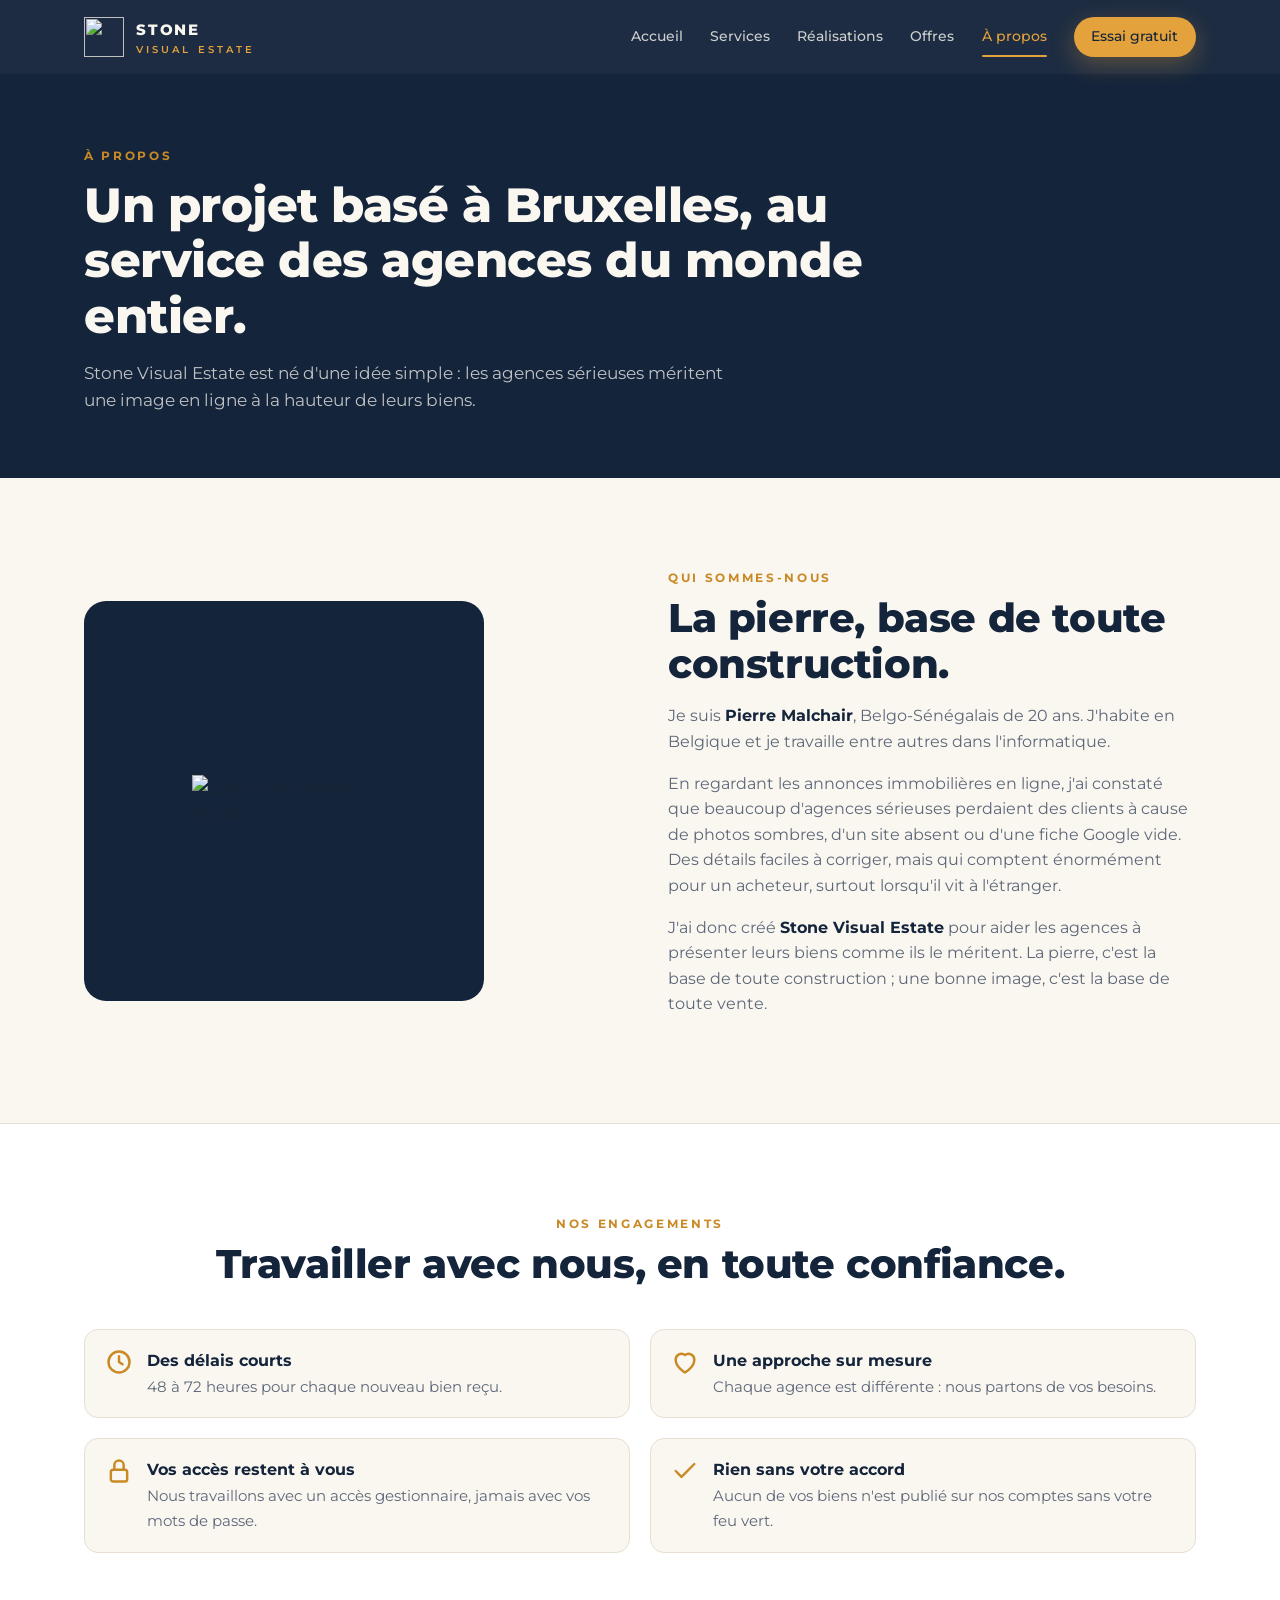
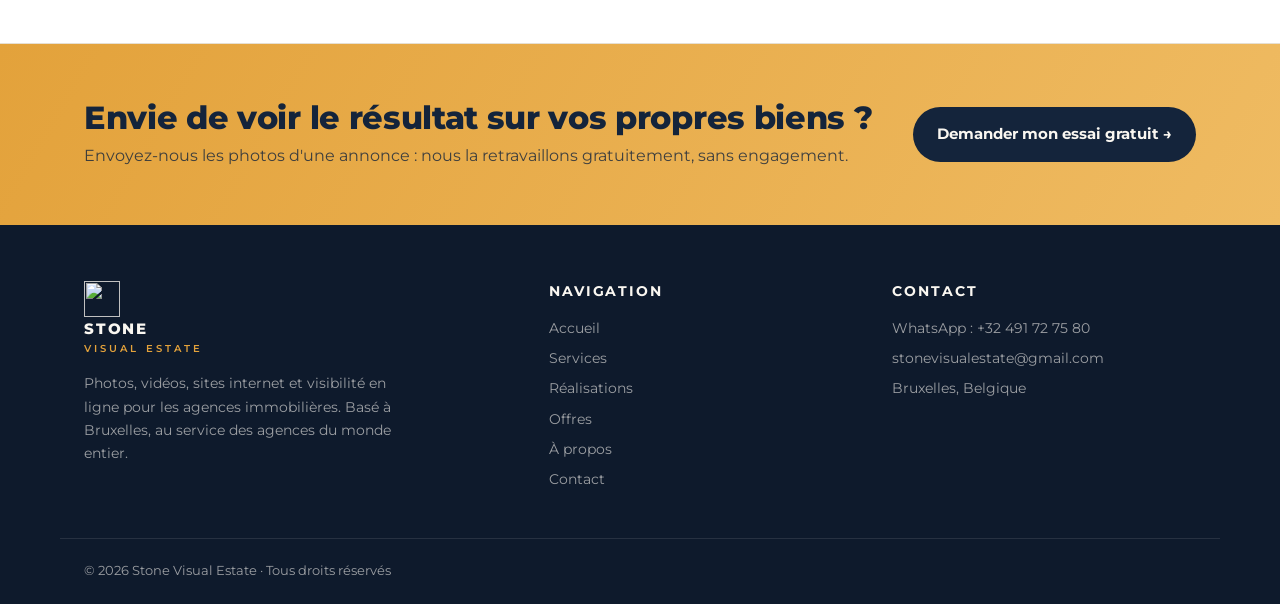
==== a-propos.html @ 0d0483fb "Add files via upload" ====
<!DOCTYPE html>
<html lang="fr">
<head>
<meta charset="utf-8">
<meta name="viewport" content="width=device-width, initial-scale=1">
<title>À propos – Stone Visual Estate</title>
<meta name="description" content="Stone Visual Estate, projet basé à Bruxelles dédié aux agences immobilières du monde entier.">
<link rel="icon" href="img/logo.svg" type="image/svg+xml">
<link rel="preconnect" href="https://fonts.googleapis.com">
<link rel="preconnect" href="https://fonts.gstatic.com" crossorigin>
<link href="https://fonts.googleapis.com/css2?family=Montserrat:wght@400;500;600;700;800&display=swap" rel="stylesheet">
<link rel="stylesheet" href="style.css">
<script>document.documentElement.classList.add("js")</script>
</head>
<body>
<header class="site-header">
  <div class="wrap nav">
    <a href="index.html" class="brand"><img src="img/logo.svg" alt="" width="40" height="40"><span><b>STONE</b><small>VISUAL ESTATE</small></span></a>
    <button class="burger" id="burger" aria-label="Ouvrir le menu" aria-expanded="false">☰</button>
    <nav class="links" id="links">
      <a href="index.html">Accueil</a>
<a href="services.html">Services</a>
<a href="realisations.html">Réalisations</a>
<a href="offres.html">Offres</a>
<a href="a-propos.html" class="active" aria-current="page">À propos</a>
      <a href="contact.html" class="btn btn-gold">Essai gratuit</a>
    </nav>
  </div>
</header>
<main>
<section class="page-hero"><div class="wrap">
  <div class="eyebrow">À propos</div><h1>Un projet basé à Bruxelles, au service des agences du monde entier.</h1><p class="lead">Stone Visual Estate est né d'une idée simple : les agences sérieuses méritent une image en ligne à la hauteur de leurs biens.</p>
</div></section><section><div class="wrap two-col">
  <div class="about-logo reveal"><img src="img/logo.svg" alt="Logo Stone Visual Estate"></div>
  <div class="reveal">
    <div class="eyebrow">Qui sommes-nous</div><h2>La pierre, base de toute construction.</h2>
    <p>Je suis <strong>Pierre Malchair</strong>, Belgo-Sénégalais de 20 ans. J'habite en Belgique et je travaille entre autres dans l'informatique.</p>
    <p>En regardant les annonces immobilières en ligne, j'ai constaté que beaucoup d'agences sérieuses perdaient des clients à cause de photos sombres, d'un site absent ou d'une fiche Google vide. Des détails faciles à corriger, mais qui comptent énormément pour un acheteur, surtout lorsqu'il vit à l'étranger.</p>
    <p>J'ai donc créé <strong>Stone Visual Estate</strong> pour aider les agences à présenter leurs biens comme ils le méritent. La pierre, c'est la base de toute construction ; une bonne image, c'est la base de toute vente.</p>
  </div>
</div></section>
<section class="alt"><div class="wrap">
  <div class="reveal center"><div class="eyebrow">Nos engagements</div><h2>Travailler avec nous, en toute confiance.</h2></div>
  <div class="grid2">
    <div class="promise reveal"><span class="pi"><svg viewBox="0 0 24 24"><circle cx="12" cy="12" r="9"/><path d="M12 7v5l3 2"/></svg></span><div><b>Des délais courts</b><span>48 à 72 heures pour chaque nouveau bien reçu.</span></div></div>
    <div class="promise reveal"><span class="pi"><svg viewBox="0 0 24 24"><path d="M12 21s-8-4.5-8-11a5 5 0 0 1 8-4 5 5 0 0 1 8 4c0 6.5-8 11-8 11z"/></svg></span><div><b>Une approche sur mesure</b><span>Chaque agence est différente : nous partons de vos besoins.</span></div></div>
    <div class="promise reveal"><span class="pi"><svg viewBox="0 0 24 24"><rect x="5" y="11" width="14" height="10" rx="2"/><path d="M8 11V7a4 4 0 0 1 8 0v4"/></svg></span><div><b>Vos accès restent à vous</b><span>Nous travaillons avec un accès gestionnaire, jamais avec vos mots de passe.</span></div></div>
    <div class="promise reveal"><span class="pi"><svg viewBox="0 0 24 24"><path d="M20 6L9 17l-5-5"/></svg></span><div><b>Rien sans votre accord</b><span>Aucun de vos biens n'est publié sur nos comptes sans votre feu vert.</span></div></div>
  </div>
</div></section>
</main>
<section class="cta-band">
  <div class="wrap cta-inner">
    <div><h2>Envie de voir le résultat sur vos propres biens ?</h2>
    <p>Envoyez-nous les photos d'une annonce : nous la retravaillons gratuitement, sans engagement.</p></div>
    <a class="btn btn-gold" href="https://wa.me/32491727580?text=Bonjour%2C%20je%20souhaite%20b%C3%A9n%C3%A9ficier%20de%20l%27essai%20gratuit%20Stone%20Visual%20Estate." target="_blank" rel="noopener">Demander mon essai gratuit →</a>
  </div>
</section>
<footer class="site-footer">
  <div class="wrap foot-grid">
    <div>
      <a href="index.html" class="brand"><img src="img/logo.svg" alt="" width="36" height="36"><span><b>STONE</b><small>VISUAL ESTATE</small></span></a>
      <p>Photos, vidéos, sites internet et visibilité en ligne pour les agences immobilières. Basé à Bruxelles, au service des agences du monde entier.</p>
    </div>
    <div><h4>Navigation</h4><a href="index.html">Accueil</a><a href="services.html">Services</a><a href="realisations.html">Réalisations</a><a href="offres.html">Offres</a><a href="a-propos.html">À propos</a><a href="contact.html">Contact</a></div>
    <div><h4>Contact</h4>
      <a href="https://wa.me/32491727580" target="_blank" rel="noopener">WhatsApp : +32 491 72 75 80</a>
      <a href="mailto:stonevisualestate@gmail.com">stonevisualestate@gmail.com</a>
      <span>Bruxelles, Belgique</span>
    </div>
  </div>
  <div class="wrap foot-bottom">© 2026 Stone Visual Estate · Tous droits réservés</div>
</footer>
<script src="main.js"></script>
</body>
</html>
---- style.css ----
:root{--navy:#14243B;--navy2:#1C3150;--gold:#E3A23B;--gold2:#C98A26;--cream:#FAF7F1;--ink:#1B2433;--muted:#5D6778;--line:#E6DFD2}
*{box-sizing:border-box;margin:0;padding:0}
html{scroll-behavior:smooth}
body{font-family:Montserrat,system-ui,sans-serif;color:var(--ink);background:var(--cream);line-height:1.6;-webkit-font-smoothing:antialiased}
a{color:inherit;text-decoration:none}
img{display:block;max-width:100%}
.wrap{max-width:1160px;margin:0 auto;padding:0 24px}
.narrow{max-width:820px}
.center{text-align:center}
.eyebrow{font-size:.76rem;font-weight:700;letter-spacing:.22em;text-transform:uppercase;color:var(--gold2)}
h1,h2,h3{line-height:1.15;letter-spacing:-.01em}
h2{font-size:clamp(1.7rem,3.2vw,2.5rem);font-weight:800;color:var(--navy);margin:.5rem 0 1rem}
h3{color:var(--navy)}
.lead{font-size:1.06rem;color:var(--muted);max-width:660px}
.note{font-size:.88rem;color:var(--muted);margin-top:1.2rem}
section{padding:90px 0}
section.alt{background:#fff;border-top:1px solid var(--line);border-bottom:1px solid var(--line)}

.btn{display:inline-flex;align-items:center;gap:.6rem;padding:.95rem 1.5rem;border-radius:999px;font-weight:700;font-size:.95rem;border:0;cursor:pointer;font-family:inherit;transition:transform .15s,background .15s}
.btn:hover{transform:translateY(-2px)}
.btn-gold{background:var(--gold);color:var(--navy);box-shadow:0 8px 24px rgba(227,162,59,.3)}
.btn-gold:hover{background:#ecb050}
.btn-ghost{border:1.5px solid rgba(250,247,241,.5);color:var(--cream)}
.btn-navy{background:var(--navy);color:var(--cream)}

/* header */
.site-header{position:sticky;top:0;z-index:50;background:rgba(20,36,59,.96);backdrop-filter:blur(8px)}
.nav{display:flex;align-items:center;justify-content:space-between;height:74px}
.brand{display:flex;align-items:center;gap:.75rem;color:var(--cream)}
.brand b{font-weight:800;letter-spacing:.12em;font-size:.95rem}
.brand small{display:block;font-size:.6rem;letter-spacing:.32em;color:var(--gold);font-weight:600}
.links{display:flex;gap:1.7rem;align-items:center}
.links a{color:rgba(250,247,241,.8);font-size:.9rem;font-weight:500;position:relative}
.links a:not(.btn):hover,.links a.active:not(.btn){color:var(--gold)}
.links a.active:not(.btn)::after{content:"";position:absolute;left:0;right:0;bottom:-8px;height:2px;background:var(--gold);border-radius:2px}
.links .btn{padding:.6rem 1.1rem;font-size:.85rem;color:var(--navy)}
.burger{display:none;background:none;border:0;color:var(--cream);font-size:1.6rem;cursor:pointer}

/* hero */
.hero{background:radial-gradient(1100px 500px at 85% -10%,#26436d 0%,transparent 60%),var(--navy);color:var(--cream);padding:80px 0 96px}
.hero-grid{display:grid;grid-template-columns:1fr 1.05fr;gap:52px;align-items:center}
.hero h1{font-size:clamp(2.1rem,4.6vw,3.4rem);font-weight:800;margin:1rem 0 1.2rem;color:var(--cream)}
.hero h1 span{color:var(--gold)}
.hero p{color:rgba(250,247,241,.78);font-size:1.08rem;max-width:520px}
.cta{display:flex;gap:1rem;flex-wrap:wrap;margin-top:2rem}
.hero-points{list-style:none;display:flex;gap:1.4rem;flex-wrap:wrap;margin-top:1.8rem;font-size:.88rem;color:rgba(250,247,241,.85)}
.hero-points li{display:flex;align-items:center;gap:.45rem}
.slider-hint{text-align:center;font-size:.8rem;color:rgba(250,247,241,.6);margin-top:.8rem}
.page-hero{background:var(--navy);color:var(--cream);padding:72px 0 64px}
.page-hero h1{font-size:clamp(2rem,4vw,3rem);font-weight:800;margin:.8rem 0 1rem;max-width:820px}
.page-hero .lead{color:rgba(250,247,241,.75)}

/* icons */
.ico{width:52px;height:52px;border-radius:14px;background:var(--navy);display:grid;place-items:center;margin-bottom:1.1rem;flex:none}
.ico.big{width:64px;height:64px;margin:0}
.ico svg,.pi svg,.mini svg{fill:none;stroke-linecap:round;stroke-linejoin:round}
.ico svg{width:26px;height:26px;stroke:var(--gold);stroke-width:2}
.ico.big svg{width:30px;height:30px}
.pi{flex:none}.pi svg{width:28px;height:28px;stroke:var(--gold2);stroke-width:2.1}
.mini{display:inline-grid;place-items:center;width:20px;height:20px;border-radius:50%;background:#FBEBD2;flex:none}
.mini svg{width:12px;height:12px;stroke:var(--gold2);stroke-width:3.2}
.hero .mini{background:rgba(227,162,59,.18)}.hero .mini svg{stroke:var(--gold)}

/* before / after slider */
.ba-slider{--pos:50%;position:relative;border-radius:18px;overflow:hidden;aspect-ratio:4/3;box-shadow:0 30px 70px rgba(0,0,0,.35);background:#111;user-select:none;touch-action:pan-y}
.ba-slider img{position:absolute;inset:0;width:100%;height:100%;object-fit:cover}
.ba-before{clip-path:inset(0 calc(100% - var(--pos)) 0 0)}
.ba-handle{position:absolute;top:0;bottom:0;left:var(--pos);width:3px;margin-left:-1.5px;background:#fff;pointer-events:none}
.ba-handle span{position:absolute;top:50%;left:50%;transform:translate(-50%,-50%);width:46px;height:46px;border-radius:50%;background:var(--gold);color:var(--navy);display:grid;place-items:center;font-weight:800;font-size:1.1rem;box-shadow:0 6px 18px rgba(0,0,0,.35)}
.ba-range{position:absolute;inset:0;width:100%;height:100%;opacity:0;cursor:ew-resize;margin:0}
.ba-tag{position:absolute;top:14px;font-size:.72rem;font-weight:800;letter-spacing:.16em;text-transform:uppercase;padding:.4rem .75rem;border-radius:6px;pointer-events:none}
.ba-tag-before{left:14px;background:rgba(20,36,59,.85);color:var(--cream)}
.ba-tag-after{right:14px;background:var(--gold);color:var(--navy)}

/* blocks */
.two-col{display:grid;grid-template-columns:1fr 1fr;gap:56px;align-items:center}
.pains,.promises{display:grid;gap:14px}
.pain,.promise{display:flex;gap:14px;align-items:flex-start;background:#fff;border:1px solid var(--line);border-radius:14px;padding:18px 20px}
section.alt .promise{background:var(--cream)}
.pain .dot{flex:none;width:34px;height:34px;border-radius:10px;background:#FBEBD2;color:var(--gold2);display:grid;place-items:center;font-weight:800}
.pain b,.promise b{display:block;color:var(--navy)}
.pain span,.promise span{color:var(--muted);font-size:.92rem}
.grid4{display:grid;grid-template-columns:repeat(4,1fr);gap:20px;margin-top:2.6rem}
.grid3{display:grid;grid-template-columns:repeat(3,1fr);gap:20px;margin-top:2.6rem}
.grid2{display:grid;grid-template-columns:repeat(2,1fr);gap:20px;margin-top:2.6rem}
.card{display:block;background:var(--cream);border:1px solid var(--line);border-radius:18px;padding:28px 24px;transition:transform .2s,box-shadow .2s}
section:not(.alt) .card{background:#fff}
.card:not(.static):hover{transform:translateY(-4px);box-shadow:0 18px 40px rgba(20,36,59,.08)}
.card h3{font-size:1.1rem;margin-bottom:.5rem}
.card p{font-size:.92rem;color:var(--muted)}
.card .more{display:inline-block;margin-top:1rem;font-size:.85rem;font-weight:700;color:var(--gold2)}
.steps{display:grid;grid-template-columns:repeat(3,1fr);gap:22px;margin-top:2.6rem;counter-reset:s}
.step{background:var(--navy);color:var(--cream);border-radius:18px;padding:30px 26px;position:relative}
.step::before{counter-increment:s;content:"0" counter(s);font-size:2.5rem;font-weight:800;color:var(--gold);display:block;line-height:1;margin-bottom:1rem}
.step h3{color:var(--cream);font-size:1.12rem;margin-bottom:.5rem}
.step p{color:rgba(250,247,241,.72);font-size:.93rem}
.free{position:absolute;top:24px;right:22px;background:var(--gold);color:var(--navy);font-size:.7rem;font-weight:800;letter-spacing:.1em;text-transform:uppercase;padding:.3rem .6rem;border-radius:6px}
.free.inline{position:static;display:inline-block;margin-bottom:.4rem}

/* services */
.service{display:grid;grid-template-columns:.9fr 1.1fr;gap:48px;align-items:start}
.service-head{display:flex;gap:20px;align-items:flex-start}
.service-head h2{margin-top:.3rem}
.checks{list-style:none;display:grid;gap:.7rem;margin-top:1.2rem}
.checks li{display:flex;gap:.65rem;align-items:flex-start;color:var(--ink);font-size:.95rem}
.checks .mini{margin-top:2px}

/* réalisations */
.case{display:grid;grid-template-columns:1.25fr .75fr;gap:44px;align-items:center;margin-bottom:72px}
.case:last-child{margin-bottom:0}
.case.reverse{grid-template-columns:.75fr 1.25fr}
.case.reverse .ba-slider{order:2}
.case-text h3{font-size:1.35rem;margin:.5rem 0 .3rem}
.style-card{background:var(--cream);border:1px solid var(--line);border-radius:16px;padding:24px}
.style-card b{display:block;color:var(--navy);margin-bottom:.35rem}
.style-card span{color:var(--muted);font-size:.92rem}

/* offres */
.offer-start{display:flex;justify-content:space-between;align-items:center;gap:30px;background:#fff;border:2px dashed var(--gold);border-radius:20px;padding:32px 36px;margin-bottom:36px;flex-wrap:wrap}
.offer-start h2{margin:.2rem 0 .4rem}
.offer{background:var(--navy);color:var(--cream);border-radius:22px;padding:40px}
.offer h2{color:var(--cream)}
.offer-head p{color:rgba(250,247,241,.75)}
.offer-cols{display:grid;grid-template-columns:repeat(4,1fr);gap:22px;margin-top:2rem}
.offer h4{color:var(--gold);font-size:.95rem;margin-bottom:.2rem}
.offer .checks li{color:rgba(250,247,241,.9);font-size:.9rem}
.offer .mini{background:rgba(227,162,59,.18)}.offer .mini svg{stroke:var(--gold)}
.plans{display:grid;grid-template-columns:1fr 1fr;gap:24px}
.plan{background:#fff;border:1px solid var(--line);border-radius:20px;padding:32px;position:relative}
.plan.featured{border:2px solid var(--gold);box-shadow:0 20px 50px rgba(227,162,59,.15)}
.plan h3{font-size:1.5rem}
.plan-sub{color:var(--muted);font-size:.92rem;margin-top:.2rem}
.badge{position:absolute;top:-13px;right:24px;background:var(--gold);color:var(--navy);font-size:.72rem;font-weight:800;letter-spacing:.1em;text-transform:uppercase;padding:.35rem .75rem;border-radius:999px}

/* à propos */
.about-logo{background:var(--navy);border-radius:22px;aspect-ratio:1;display:grid;place-items:center;max-width:400px}
.about-logo img{width:46%}
.two-col p{color:var(--muted);margin-bottom:1rem}
.two-col p strong{color:var(--navy)}

/* contact */
.contact-grid{display:grid;grid-template-columns:.85fr 1.15fr;gap:40px;align-items:start}
.cc{display:flex;gap:16px;align-items:center;background:#fff;border:1px solid var(--line);border-radius:16px;padding:20px 22px;margin-bottom:14px;transition:border-color .2s}
a.cc:hover{border-color:var(--gold)}
.cc small{display:block;color:var(--gold2);font-weight:700;letter-spacing:.14em;text-transform:uppercase;font-size:.7rem}
.cc b{color:var(--navy);word-break:break-word}
.form{background:#fff;border:1px solid var(--line);border-radius:20px;padding:30px;display:grid;gap:14px}
.form h3{font-size:1.3rem}
.form label{display:grid;gap:6px;font-size:.88rem;font-weight:600;color:var(--navy)}
.form input:not([type=checkbox]),.form textarea{font:inherit;font-weight:400;padding:.75rem .9rem;border:1px solid var(--line);border-radius:10px;background:var(--cream);color:var(--ink)}
.form input:focus,.form textarea:focus{outline:2px solid var(--gold);border-color:transparent}
.form fieldset{border:0;display:grid;grid-template-columns:1fr 1fr;gap:8px}
.form legend{font-size:.88rem;font-weight:600;color:var(--navy);margin-bottom:6px}
.form .chk{display:flex;gap:8px;align-items:center;font-weight:500;color:var(--ink)}
.form .chk input{accent-color:var(--gold2);width:16px;height:16px}
.form .btn{justify-self:start}
.faq{background:var(--cream);border:1px solid var(--line);border-radius:14px;padding:18px 22px;margin-top:12px}
.faq summary{font-weight:700;color:var(--navy);cursor:pointer;list-style:none;display:flex;justify-content:space-between;gap:12px}
.faq summary::after{content:"+";color:var(--gold2);font-size:1.3rem;line-height:1}
.faq[open] summary::after{content:"–"}
.faq p{color:var(--muted);margin-top:.7rem;font-size:.95rem}

/* bande CTA + footer */
.cta-band{background:linear-gradient(120deg,var(--gold) 0%,#efbb62 100%);padding:56px 0}
.cta-inner{display:flex;justify-content:space-between;align-items:center;gap:28px;flex-wrap:wrap}
.cta-band h2{margin:0 0 .4rem;font-size:clamp(1.4rem,2.6vw,2rem)}
.cta-band p{color:var(--navy);opacity:.8}
.cta-band .btn{background:var(--navy);color:var(--cream);box-shadow:none}
.site-footer{background:#0E1A2C;color:rgba(250,247,241,.6);font-size:.9rem;padding:56px 0 0}
.foot-grid{display:grid;grid-template-columns:1.4fr 1fr 1fr;gap:40px}
.foot-grid p{margin-top:1rem;max-width:340px}
.foot-grid h4{color:var(--cream);font-size:.85rem;letter-spacing:.14em;text-transform:uppercase;margin-bottom:.9rem}
.foot-grid a,.foot-grid span{display:block;margin-bottom:.45rem}
.foot-grid a:hover{color:var(--gold)}
.foot-bottom{border-top:1px solid rgba(250,247,241,.1);margin-top:40px;padding:22px 24px;font-size:.8rem}

/* animations */
.js .reveal{opacity:0;transform:translateY(18px);transition:opacity .7s ease,transform .7s ease}
.js .reveal.in{opacity:1;transform:none}

@media (max-width:980px){
  .grid4{grid-template-columns:repeat(2,1fr)}
  .hero-grid,.two-col,.service,.case,.case.reverse,.contact-grid{grid-template-columns:1fr}
  .case.reverse .ba-slider{order:0}
  .offer-cols{grid-template-columns:repeat(2,1fr)}
  .about-logo{max-width:240px}
}
@media (max-width:760px){
  section{padding:64px 0}
  .hero{padding:56px 0 72px}
  .links{display:none;position:absolute;top:74px;left:0;right:0;background:var(--navy);flex-direction:column;padding:20px 24px 28px;gap:1.1rem;align-items:flex-start}
  .links.open{display:flex}
  .links a.active:not(.btn)::after{display:none}
  .burger{display:block}
  .grid4,.grid3,.grid2,.steps,.plans,.offer-cols,.foot-grid{grid-template-columns:1fr}
  .offer{padding:28px 22px}
  .form fieldset{grid-template-columns:1fr}
}
@media (prefers-reduced-motion:reduce){.js .reveal{opacity:1;transform:none;transition:none}html{scroll-behavior:auto}}
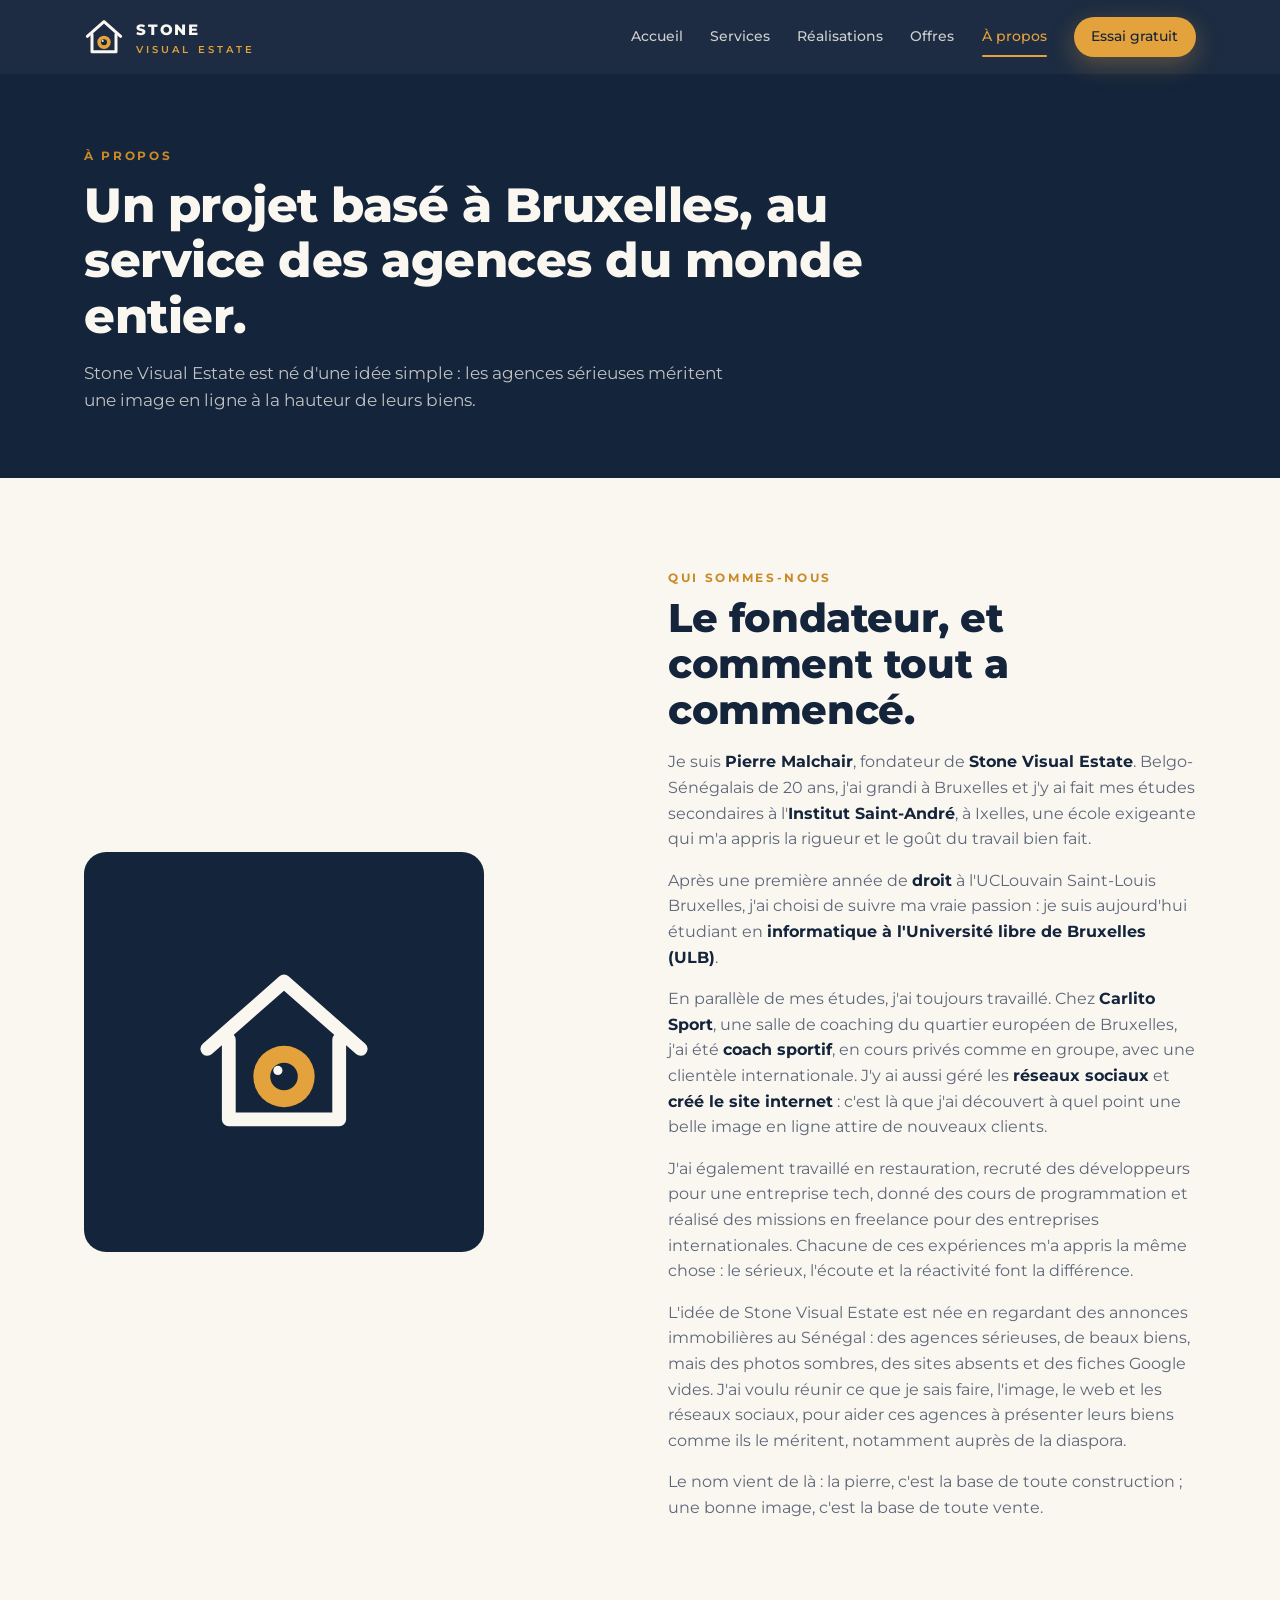
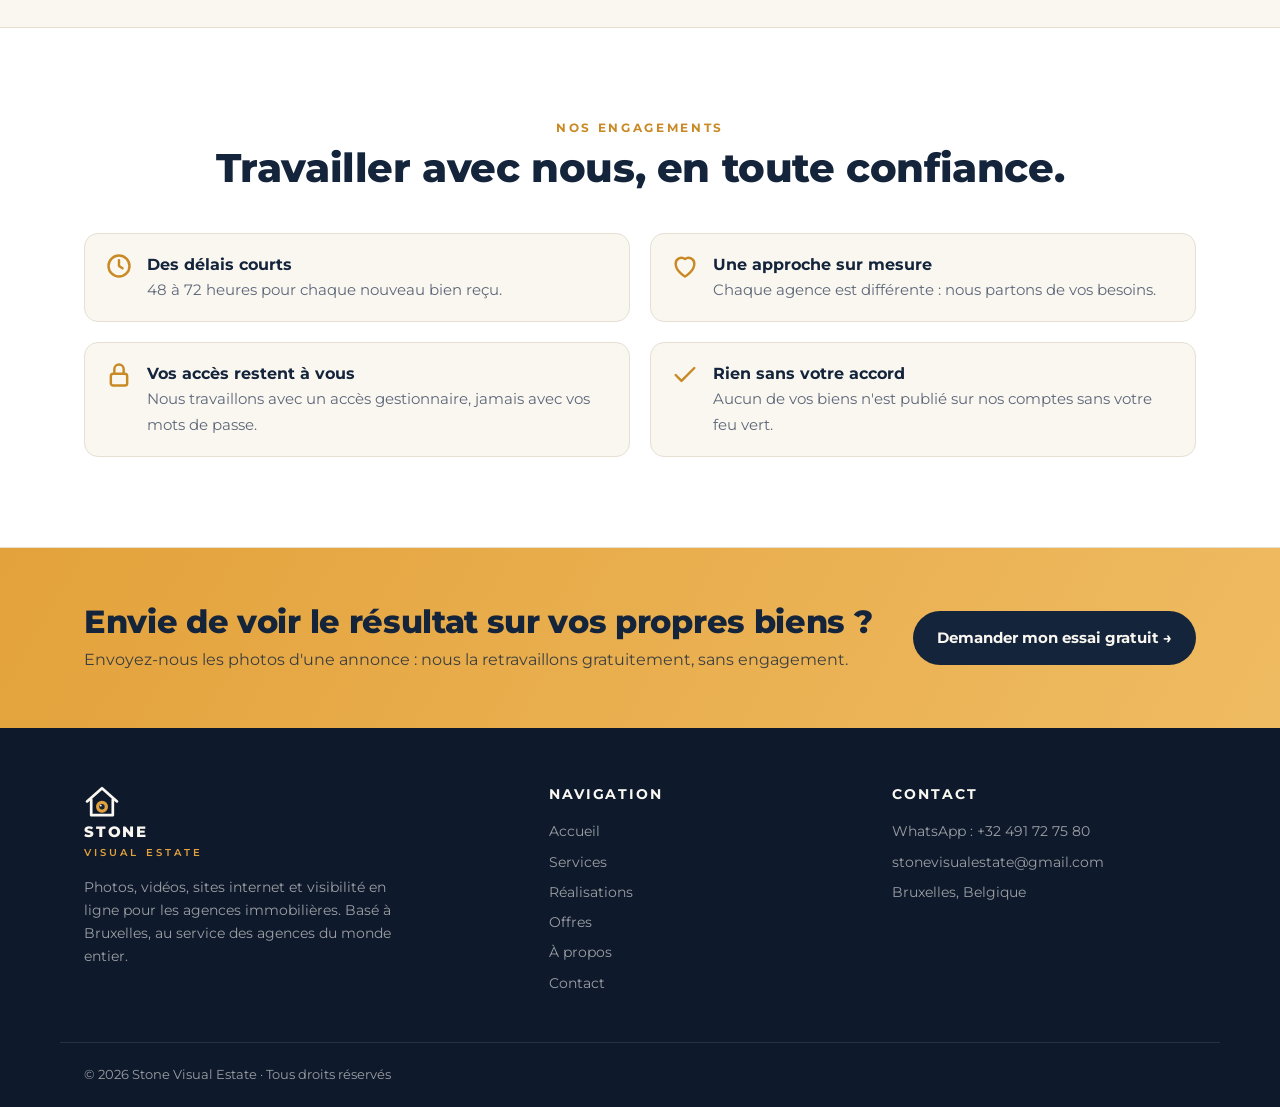
==== commit 1945aeba: "Add files via upload" ====
--- a/a-propos.html
+++ b/a-propos.html
@@ -33,10 +33,13 @@
 </div></section><section><div class="wrap two-col">
   <div class="about-logo reveal"><img src="img/logo.svg" alt="Logo Stone Visual Estate"></div>
   <div class="reveal">
-    <div class="eyebrow">Qui sommes-nous</div><h2>La pierre, base de toute construction.</h2>
-    <p>Je suis <strong>Pierre Malchair</strong>, Belgo-Sénégalais de 20 ans. J'habite en Belgique et je travaille entre autres dans l'informatique.</p>
-    <p>En regardant les annonces immobilières en ligne, j'ai constaté que beaucoup d'agences sérieuses perdaient des clients à cause de photos sombres, d'un site absent ou d'une fiche Google vide. Des détails faciles à corriger, mais qui comptent énormément pour un acheteur, surtout lorsqu'il vit à l'étranger.</p>
-    <p>J'ai donc créé <strong>Stone Visual Estate</strong> pour aider les agences à présenter leurs biens comme ils le méritent. La pierre, c'est la base de toute construction ; une bonne image, c'est la base de toute vente.</p>
+    <div class="eyebrow">Qui sommes-nous</div><h2>Le fondateur, et comment tout a commencé.</h2>
+    <p>Je suis <strong>Pierre Malchair</strong>, fondateur de <strong>Stone Visual Estate</strong>. Belgo-Sénégalais de 20 ans, j'ai grandi à Bruxelles et j'y ai fait mes études secondaires à l'<strong>Institut Saint-André</strong>, à Ixelles, une école exigeante qui m'a appris la rigueur et le goût du travail bien fait.</p>
+    <p>Après une première année de <strong>droit</strong> à l'UCLouvain Saint-Louis Bruxelles, j'ai choisi de suivre ma vraie passion : je suis aujourd'hui étudiant en <strong>informatique à l'Université libre de Bruxelles (ULB)</strong>.</p>
+    <p>En parallèle de mes études, j'ai toujours travaillé. Chez <strong>Carlito Sport</strong>, une salle de coaching du quartier européen de Bruxelles, j'ai été <strong>coach sportif</strong>, en cours privés comme en groupe, avec une clientèle internationale. J'y ai aussi géré les <strong>réseaux sociaux</strong> et <strong>créé le site internet</strong> : c'est là que j'ai découvert à quel point une belle image en ligne attire de nouveaux clients.</p>
+    <p>J'ai également travaillé en restauration, recruté des développeurs pour une entreprise tech, donné des cours de programmation et réalisé des missions en freelance pour des entreprises internationales. Chacune de ces expériences m'a appris la même chose : le sérieux, l'écoute et la réactivité font la différence.</p>
+    <p>L'idée de Stone Visual Estate est née en regardant des annonces immobilières au Sénégal : des agences sérieuses, de beaux biens, mais des photos sombres, des sites absents et des fiches Google vides. J'ai voulu réunir ce que je sais faire, l'image, le web et les réseaux sociaux, pour aider ces agences à présenter leurs biens comme ils le méritent, notamment auprès de la diaspora.</p>
+    <p>Le nom vient de là : la pierre, c'est la base de toute construction ; une bonne image, c'est la base de toute vente.</p>
   </div>
 </div></section>
 <section class="alt"><div class="wrap">
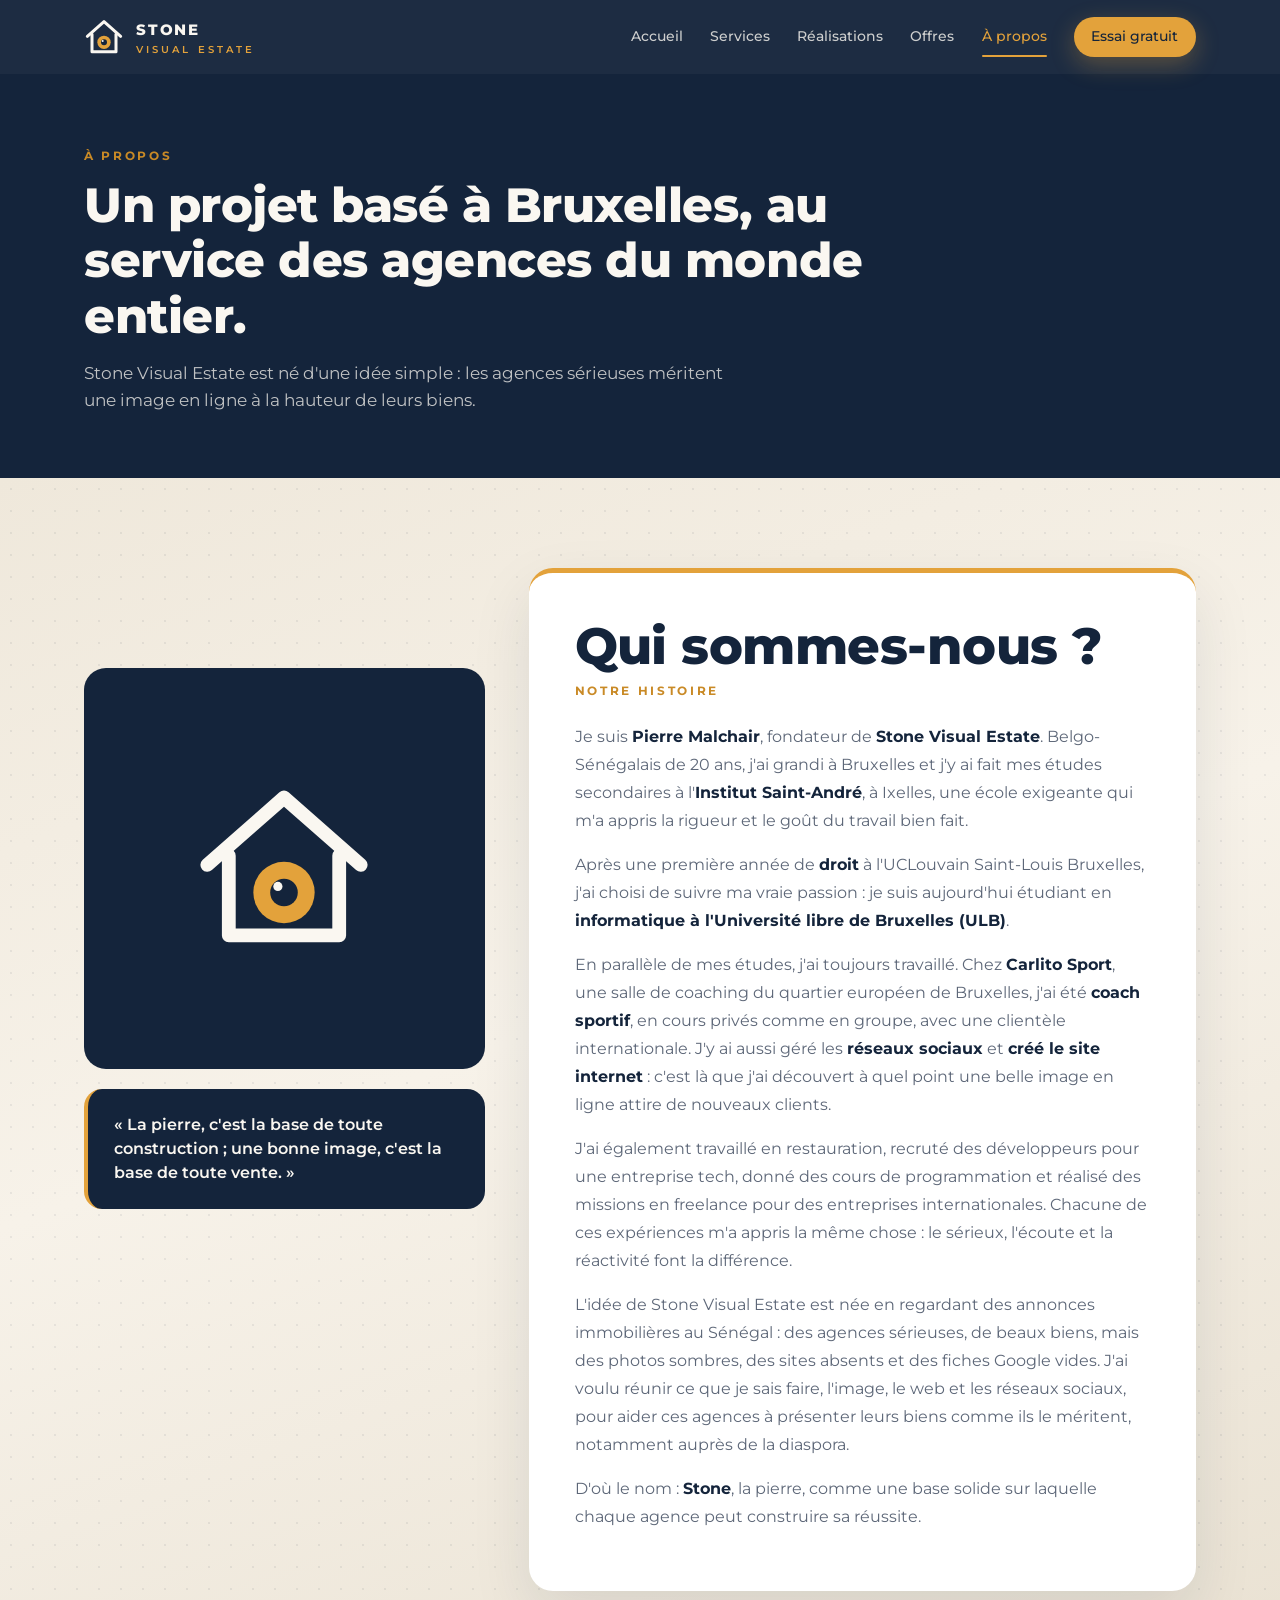
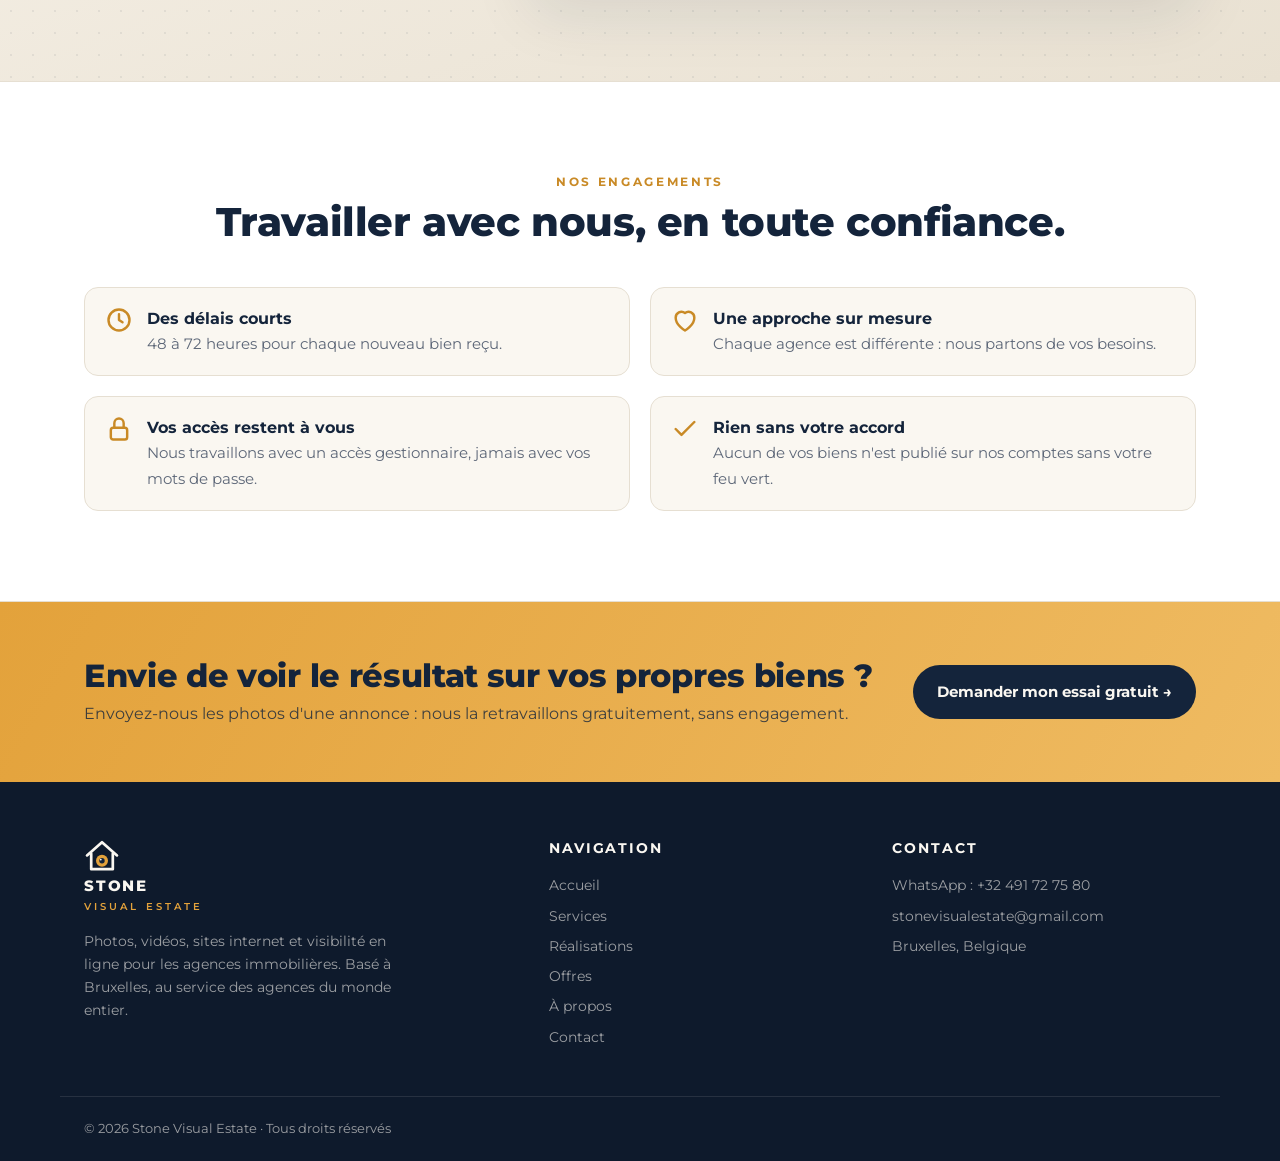
==== commit 4f24fa83: "Add files via upload" ====
--- a/a-propos.html
+++ b/a-propos.html
@@ -30,16 +30,17 @@
 <main>
 <section class="page-hero"><div class="wrap">
   <div class="eyebrow">À propos</div><h1>Un projet basé à Bruxelles, au service des agences du monde entier.</h1><p class="lead">Stone Visual Estate est né d'une idée simple : les agences sérieuses méritent une image en ligne à la hauteur de leurs biens.</p>
-</div></section><section><div class="wrap two-col">
-  <div class="about-logo reveal"><img src="img/logo.svg" alt="Logo Stone Visual Estate"></div>
-  <div class="reveal">
-    <div class="eyebrow">Qui sommes-nous</div><h2>Le fondateur, et comment tout a commencé.</h2>
+</div></section><section class="story"><div class="wrap story-grid">
+  <div class="story-side reveal"><div class="about-logo"><img src="img/logo.svg" alt="Logo Stone Visual Estate"></div>
+    <div class="story-quote">« La pierre, c'est la base de toute construction ; une bonne image, c'est la base de toute vente. »</div></div>
+  <div class="story-card reveal">
+    <h2 class="story-title">Qui sommes-nous ?</h2><div class="eyebrow">Notre histoire</div>
     <p>Je suis <strong>Pierre Malchair</strong>, fondateur de <strong>Stone Visual Estate</strong>. Belgo-Sénégalais de 20 ans, j'ai grandi à Bruxelles et j'y ai fait mes études secondaires à l'<strong>Institut Saint-André</strong>, à Ixelles, une école exigeante qui m'a appris la rigueur et le goût du travail bien fait.</p>
     <p>Après une première année de <strong>droit</strong> à l'UCLouvain Saint-Louis Bruxelles, j'ai choisi de suivre ma vraie passion : je suis aujourd'hui étudiant en <strong>informatique à l'Université libre de Bruxelles (ULB)</strong>.</p>
     <p>En parallèle de mes études, j'ai toujours travaillé. Chez <strong>Carlito Sport</strong>, une salle de coaching du quartier européen de Bruxelles, j'ai été <strong>coach sportif</strong>, en cours privés comme en groupe, avec une clientèle internationale. J'y ai aussi géré les <strong>réseaux sociaux</strong> et <strong>créé le site internet</strong> : c'est là que j'ai découvert à quel point une belle image en ligne attire de nouveaux clients.</p>
     <p>J'ai également travaillé en restauration, recruté des développeurs pour une entreprise tech, donné des cours de programmation et réalisé des missions en freelance pour des entreprises internationales. Chacune de ces expériences m'a appris la même chose : le sérieux, l'écoute et la réactivité font la différence.</p>
     <p>L'idée de Stone Visual Estate est née en regardant des annonces immobilières au Sénégal : des agences sérieuses, de beaux biens, mais des photos sombres, des sites absents et des fiches Google vides. J'ai voulu réunir ce que je sais faire, l'image, le web et les réseaux sociaux, pour aider ces agences à présenter leurs biens comme ils le méritent, notamment auprès de la diaspora.</p>
-    <p>Le nom vient de là : la pierre, c'est la base de toute construction ; une bonne image, c'est la base de toute vente.</p>
+    <p>D'où le nom : <strong>Stone</strong>, la pierre, comme une base solide sur laquelle chaque agence peut construire sa réussite.</p>
   </div>
 </div></section>
 <section class="alt"><div class="wrap">
--- a/style.css
+++ b/style.css
@@ -197,3 +197,17 @@
   .form fieldset{grid-template-columns:1fr}
 }
 @media (prefers-reduced-motion:reduce){.js .reveal{opacity:1;transform:none;transition:none}html{scroll-behavior:auto}}
+
+/* page À propos : histoire */
+.story{background:linear-gradient(160deg,#EFE8DB 0%,#F7F2E9 45%,#E9E1D2 100%);position:relative;overflow:hidden}
+.story::before{content:"";position:absolute;inset:0;background-image:radial-gradient(rgba(20,36,59,.07) 1.2px,transparent 1.2px);background-size:22px 22px;pointer-events:none}
+.story-grid{position:relative;display:grid;grid-template-columns:.75fr 1.25fr;gap:44px;align-items:start}
+.story-side{position:sticky;top:100px;display:grid;gap:20px}
+.story-side .about-logo{max-width:none;width:100%}
+.story-quote{background:var(--navy);color:var(--cream);border-radius:18px;padding:24px 26px;font-size:1rem;font-weight:600;line-height:1.5;border-left:4px solid var(--gold)}
+.story-card{background:#fff;border-radius:24px;padding:44px 46px;box-shadow:0 24px 60px rgba(20,36,59,.10);border-top:5px solid var(--gold)}
+.story-title{font-size:clamp(2.2rem,4.5vw,3.2rem);margin:0 0 .3rem}
+.story-card .eyebrow{margin-bottom:1.4rem}
+.story-card p{color:var(--muted);margin-bottom:1rem;line-height:1.75}
+.story-card p strong{color:var(--navy)}
+@media (max-width:980px){.story-grid{grid-template-columns:1fr}.story-side{position:static}.story-side .about-logo{max-width:240px}.story-card{padding:30px 24px}}
